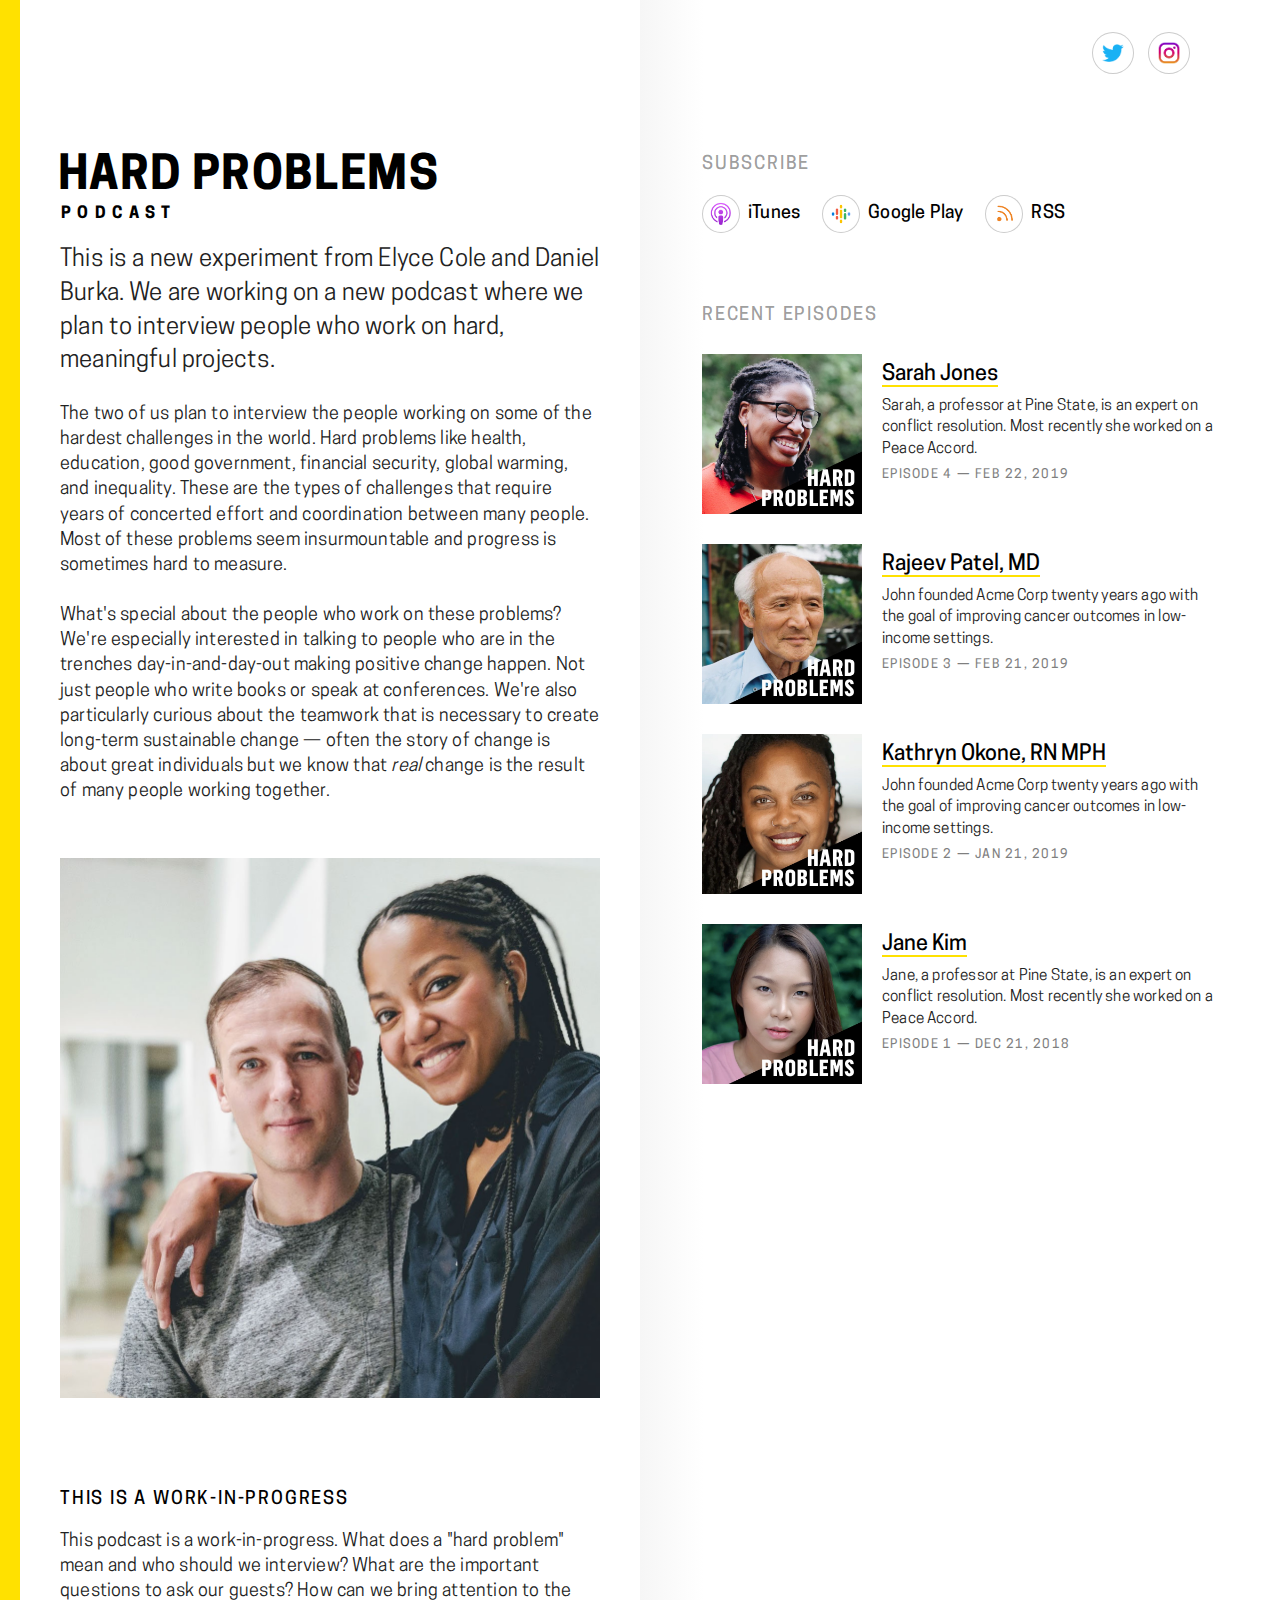
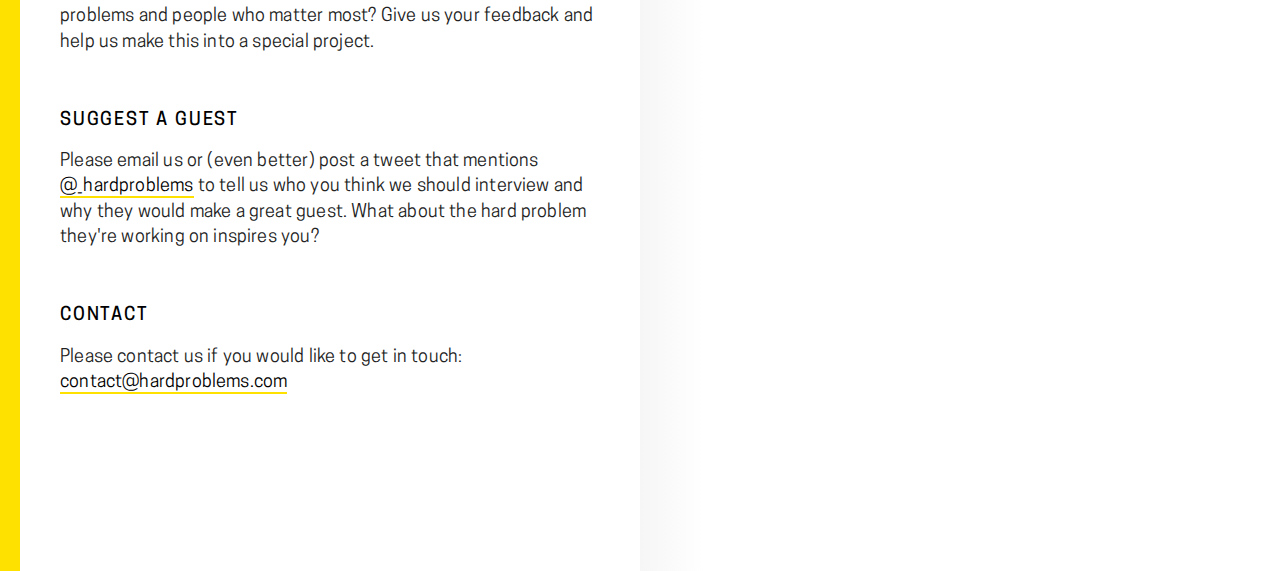
==== index.html @ 8b305866 "Site updated to e4fcbf0" ====
<!doctype html>
<html>
<head>
      <!-- Google Analytics
  –––––––––––––––––––––––––––––––––––––––––––––––––– -->

  <!-- Basic Page Needs
  –––––––––––––––––––––––––––––––––––––––––––––––––– -->
  <meta charset="utf-8">
  <!-- Use the title from a page's frontmatter if it has one -->
  <title>Hard Problems Podcast - </title>
  <meta name="description" content="Elyce Cole and Daniel Burka interview people who are working on the world's hard and meaningful problems.">
  <meta name="author" content="Elyce Cole and Daniel Burka">

  <!-- Browser/Mobile Specific Metas
  –––––––––––––––––––––––––––––––––––––––––––––––––– -->
  <meta http-equiv="x-ua-compatible" content="ie=edge">
  <meta name="viewport" content="width=device-width, initial-scale=1">

  <!-- Open Graph Metas
  –––––––––––––––––––––––––––––––––––––––––––––––––– -->
  <meta property="og:url"                content="http://www.hardproblems.com" />
  <meta property="og:type"               content="article" />
  <meta property="og:title"              content="Hard Problems Podcast" />
  <meta property="og:description"        content="Elyce Cole and Daniel Burka interview people who are working on the world's hard and meaningful problems." />
  <meta property="og:image"              content="https://hardproblems.com/images/socialmedia.jpg" />

  <!-- CSS
  –––––––––––––––––––––––––––––––––––––––––––––––––– -->
  <link href="/stylesheets/site.css" rel="stylesheet" />

  <!-- FONT
  –––––––––––––––––––––––––––––––––––––––––––––––––– -->
  <link href="https://fonts.googleapis.com/css?family=Barlow+Semi+Condensed" rel="stylesheet">
  
  <!-- JS
  –––––––––––––––––––––––––––––––––––––––––––––––––– -->
  <!-- <script src="/javascripts/site.js"></script> -->
    
  <!-- RSS
  –––––––––––––––––––––––––––––––––––––––––––––––––– -->
  <link rel="alternate" type="application/atom+xml" title="Atom Feed" href="/feed.xml" />

  <!-- Favicon
  –––––––––––––––––––––––––––––––––––––––––––––––––– -->
  <link rel="icon" type="image/png" href="/images/favicon.png">
</head>
<body>
    <div class="feature">
        <p class="mobile intro" style="margin: 3em 0;">Elyce Cole and Daniel Burka interview people who are working on the world's hard and meaningful problems.</p>
        
        <aside>
  <h2>Subscribe</h2>
  <div class="subscribe">
      <a href="#" class="subscribe-itunes">iTunes</a> <a href="#" class="subscribe-google">Google Play</a> <a href="#" class="subscribe-rss">RSS</a></div>
    
  <h2>Recent episodes</h2>
    
  <ol class="article-list">
      <li>
          <a href="#"><img src="/images/episodes/episode-004.jpg" class="article-image"></a>
          <h4><a href="/2019/02/22/sarahjones.html">Sarah Jones</a></h4>
          <p class="article-subtitle">Sarah, a professor at Pine State, is an expert on conflict resolution. Most recently she worked on a Peace Accord.</p>
          <div class="article-date">Episode 4 &#8212; Feb 22, 2019</div>
      </li>
      <li>
          <a href="#"><img src="/images/episodes/episode-003.jpg" class="article-image"></a>
          <h4><a href="/2019/02/21/johnsmith.html">Rajeev Patel, MD</a></h4>
          <p class="article-subtitle">John founded Acme Corp twenty years ago with the goal of improving cancer outcomes in low-income settings.</p>
          <div class="article-date">Episode 3 &#8212; Feb 21, 2019</div>
      </li>
      <li>
          <a href="#"><img src="/images/episodes/episode-002.jpg" class="article-image"></a>
          <h4><a href="/2019/01/21/kathrynokone.html">Kathryn Okone, RN MPH</a></h4>
          <p class="article-subtitle">John founded Acme Corp twenty years ago with the goal of improving cancer outcomes in low-income settings.</p>
          <div class="article-date">Episode 2 &#8212; Jan 21, 2019</div>
      </li>
      <li>
          <a href="#"><img src="/images/episodes/episode-001.jpg" class="article-image"></a>
          <h4><a href="/2018/12/21/janekim.html">Jane Kim</a></h4>
          <p class="article-subtitle">Jane, a professor at Pine State, is an expert on conflict resolution. Most recently she worked on a Peace Accord.</p>
          <div class="article-date">Episode 1 &#8212; Dec 21, 2018</div>
      </li>
  </ol>

  <!--h2>Tags</h2>
  <ol>
  </ol-->

  <!--h2>By Year</h2>
  <ol>
      <li><a href="/2019.html">2019 (3)</a></li>
      <li><a href="/2018.html">2018 (1)</a></li>
  </ol-->
</aside>

<footer><a href="http://twitter.com/_hardproblems"><img src="/images/twitter.png"></a> <a href="http://instagram.com/_hardproblems"><img src="/images/instagram.png"></a></footer>
    </div>

    <div class="half">
        <div class="contents">
            
            <h1>Hard Problems <span>Podcast</span></h1>
            
            <h2 class="mobile">About this podcast</h2>
            
            <p class="intro">This is a new experiment from Elyce Cole and Daniel Burka. We are working on a new podcast where we plan to interview people who work on hard, meaningful projects.</p>

            <p>The two of us plan to interview the people working on some of the hardest challenges in the world. Hard problems like health, education, good government, financial security, global warming, and inequality. These are the types of challenges that require years of concerted effort and coordination between many people. Most of these problems seem insurmountable and progress is sometimes hard to measure.</p>

            <p>What's special about the people who work on these problems? We're especially interested in talking to people who are in the trenches day-in-and-day-out making positive change happen. Not just people who write books or speak at conferences. We're also particularly curious about the teamwork that is necessary to create long-term sustainable change &#8212; often the story of change is about great individuals but we know that <em>real</em> change is the result of many people working together.</p>
            
            <img src="/images/daniel-elyce.jpg" alt="" style="width: 100%; margin: 1.5em 0 1.5em 0;">
            
            
            <h2 id="about">This is a work-in-progress</h2>
<p>This podcast is a work-in-progress. What does a "hard problem" mean and who should we interview? What are the important questions to ask our guests? How can we bring attention to the problems and people who matter most? Give us your feedback and help us make this into a special project.</p>
            
<h2>Suggest a guest</h2>
<p>Please email us or (even better) post a tweet that mentions <a href="http://twitter.com/_hardproblems">@_hardproblems</a> to tell us who you think we should interview and why they would make a great guest. What about the hard problem they're working on inspires you?</p>

<h2 id="contact">Contact</h2>
<p>Please contact us if you would like to get in touch:<br><a href="mailto:contact@hardproblems.com">contact@hardproblems.com</a></p>
            
        </div>
    </div>
</body>
</html>
---- stylesheets/site.css ----
@charset "UTF-8";
/*! normalize.css v3.0.2 | MIT License | git.io/normalize */
/**
 * 1. Set default font family to sans-serif.
 * 2. Prevent iOS text size adjust after orientation change, without disabling
 *    user zoom.
 */
html {
  font-family: sans-serif;
  /* 1 */
  -ms-text-size-adjust: 100%;
  /* 2 */
  -webkit-text-size-adjust: 100%;
  /* 2 */ }

/**
 * Remove default margin.
 */
body {
  margin: 0; }

/* HTML5 display definitions
   ========================================================================== */
/**
 * Correct `block` display not defined for any HTML5 element in IE 8/9.
 * Correct `block` display not defined for `details` or `summary` in IE 10/11
 * and Firefox.
 * Correct `block` display not defined for `main` in IE 11.
 */
article,
aside,
details,
figcaption,
figure,
footer,
header,
hgroup,
main,
menu,
nav,
section,
summary {
  display: block; }

/**
 * 1. Correct `inline-block` display not defined in IE 8/9.
 * 2. Normalize vertical alignment of `progress` in Chrome, Firefox, and Opera.
 */
audio,
canvas,
progress,
video {
  display: inline-block;
  /* 1 */
  vertical-align: baseline;
  /* 2 */ }

/**
 * Prevent modern browsers from displaying `audio` without controls.
 * Remove excess height in iOS 5 devices.
 */
audio:not([controls]) {
  display: none;
  height: 0; }

/**
 * Address `[hidden]` styling not present in IE 8/9/10.
 * Hide the `template` element in IE 8/9/11, Safari, and Firefox < 22.
 */
[hidden],
template {
  display: none; }

/* Links
   ========================================================================== */
/**
 * Remove the gray background color from active links in IE 10.
 */
a {
  background-color: transparent; }

/**
 * Improve readability when focused and also mouse hovered in all browsers.
 */
a:active,
a:hover {
  outline: 0; }

/* Text-level semantics
   ========================================================================== */
/**
 * Address styling not present in IE 8/9/10/11, Safari, and Chrome.
 */
abbr[title] {
  border-bottom: 1px dotted; }

/**
 * Address style set to `bolder` in Firefox 4+, Safari, and Chrome.
 */
b,
strong {
  font-weight: bold; }

/**
 * Address styling not present in Safari and Chrome.
 */
dfn {
  font-style: italic; }

/**
 * Address variable `h1` font-size and margin within `section` and `article`
 * contexts in Firefox 4+, Safari, and Chrome.
 */
h1 {
  font-size: 2em;
  margin: 0.67em 0; }

/**
 * Address styling not present in IE 8/9.
 */
mark {
  background: #ff0;
  color: #000; }

/**
 * Address inconsistent and variable font size in all browsers.
 */
small {
  font-size: 80%; }

/**
 * Prevent `sub` and `sup` affecting `line-height` in all browsers.
 */
sub,
sup {
  font-size: 75%;
  line-height: 0;
  position: relative;
  vertical-align: baseline; }

sup {
  top: -0.5em; }

sub {
  bottom: -0.25em; }

/* Embedded content
   ========================================================================== */
/**
 * Remove border when inside `a` element in IE 8/9/10.
 */
img {
  border: 0; }

/**
 * Correct overflow not hidden in IE 9/10/11.
 */
svg:not(:root) {
  overflow: hidden; }

/* Grouping content
   ========================================================================== */
/**
 * Address margin not present in IE 8/9 and Safari.
 */
figure {
  margin: 1em 40px; }

/**
 * Address differences between Firefox and other browsers.
 */
hr {
  -moz-box-sizing: content-box;
  box-sizing: content-box;
  height: 0; }

/**
 * Contain overflow in all browsers.
 */
pre {
  overflow: auto; }

/**
 * Address odd `em`-unit font size rendering in all browsers.
 */
code,
kbd,
pre,
samp {
  font-family: monospace, monospace;
  font-size: 1em; }

/* Forms
   ========================================================================== */
/**
 * Known limitation: by default, Chrome and Safari on OS X allow very limited
 * styling of `select`, unless a `border` property is set.
 */
/**
 * 1. Correct color not being inherited.
 *    Known issue: affects color of disabled elements.
 * 2. Correct font properties not being inherited.
 * 3. Address margins set differently in Firefox 4+, Safari, and Chrome.
 */
button,
input,
optgroup,
select,
textarea {
  color: inherit;
  /* 1 */
  font: inherit;
  /* 2 */
  margin: 0;
  /* 3 */ }

/**
 * Address `overflow` set to `hidden` in IE 8/9/10/11.
 */
button {
  overflow: visible; }

/**
 * Address inconsistent `text-transform` inheritance for `button` and `select`.
 * All other form control elements do not inherit `text-transform` values.
 * Correct `button` style inheritance in Firefox, IE 8/9/10/11, and Opera.
 * Correct `select` style inheritance in Firefox.
 */
button,
select {
  text-transform: none; }

/**
 * 1. Avoid the WebKit bug in Android 4.0.* where (2) destroys native `audio`
 *    and `video` controls.
 * 2. Correct inability to style clickable `input` types in iOS.
 * 3. Improve usability and consistency of cursor style between image-type
 *    `input` and others.
 */
button,
html input[type="button"],
input[type="reset"],
input[type="submit"] {
  -webkit-appearance: button;
  /* 2 */
  cursor: pointer;
  /* 3 */ }

/**
 * Re-set default cursor for disabled elements.
 */
button[disabled],
html input[disabled] {
  cursor: default; }

/**
 * Remove inner padding and border in Firefox 4+.
 */
button::-moz-focus-inner,
input::-moz-focus-inner {
  border: 0;
  padding: 0; }

/**
 * Address Firefox 4+ setting `line-height` on `input` using `!important` in
 * the UA stylesheet.
 */
input {
  line-height: normal; }

/**
 * It's recommended that you don't attempt to style these elements.
 * Firefox's implementation doesn't respect box-sizing, padding, or width.
 *
 * 1. Address box sizing set to `content-box` in IE 8/9/10.
 * 2. Remove excess padding in IE 8/9/10.
 */
input[type="checkbox"],
input[type="radio"] {
  box-sizing: border-box;
  /* 1 */
  padding: 0;
  /* 2 */ }

/**
 * Fix the cursor style for Chrome's increment/decrement buttons. For certain
 * `font-size` values of the `input`, it causes the cursor style of the
 * decrement button to change from `default` to `text`.
 */
input[type="number"]::-webkit-inner-spin-button,
input[type="number"]::-webkit-outer-spin-button {
  height: auto; }

/**
 * 1. Address `appearance` set to `searchfield` in Safari and Chrome.
 * 2. Address `box-sizing` set to `border-box` in Safari and Chrome
 *    (include `-moz` to future-proof).
 */
input[type="search"] {
  -webkit-appearance: textfield;
  /* 1 */
  -moz-box-sizing: content-box;
  -webkit-box-sizing: content-box;
  /* 2 */
  box-sizing: content-box; }

/**
 * Remove inner padding and search cancel button in Safari and Chrome on OS X.
 * Safari (but not Chrome) clips the cancel button when the search input has
 * padding (and `textfield` appearance).
 */
input[type="search"]::-webkit-search-cancel-button,
input[type="search"]::-webkit-search-decoration {
  -webkit-appearance: none; }

/**
 * Define consistent border, margin, and padding.
 */
fieldset {
  border: 1px solid #c0c0c0;
  margin: 0 2px;
  padding: 0.35em 0.625em 0.75em; }

/**
 * 1. Correct `color` not being inherited in IE 8/9/10/11.
 * 2. Remove padding so people aren't caught out if they zero out fieldsets.
 */
legend {
  border: 0;
  /* 1 */
  padding: 0;
  /* 2 */ }

/**
 * Remove default vertical scrollbar in IE 8/9/10/11.
 */
textarea {
  overflow: auto; }

/**
 * Don't inherit the `font-weight` (applied by a rule above).
 * NOTE: the default cannot safely be changed in Chrome and Safari on OS X.
 */
optgroup {
  font-weight: bold; }

/* Tables
   ========================================================================== */
/**
 * Remove most spacing between table cells.
 */
table {
  border-collapse: collapse;
  border-spacing: 0; }

td,
th {
  padding: 0; }

/*
* Skeleton V2.0.4
* Copyright 2014, Dave Gamache
* www.getskeleton.com
* Free to use under the MIT license.
* http://www.opensource.org/licenses/mit-license.php
* 12/29/2014
*/
/* Table of contents
––––––––––––––––––––––––––––––––––––––––––––––––––
- Grid
- Base Styles
- Typography
- Links
- Buttons
- Forms
- Lists
- Code
- Tables
- Spacing
- Utilities
- Clearing
- Media Queries
*/
/* Grid
–––––––––––––––––––––––––––––––––––––––––––––––––– */
.container {
  position: relative;
  width: 100%;
  max-width: 960px;
  margin: 0 auto;
  padding: 0 20px;
  box-sizing: border-box; }

.column,
.columns {
  width: 100%;
  float: left;
  box-sizing: border-box; }

/* For devices larger than 400px */
@media (min-width: 400px) {
  .container {
    width: 85%;
    padding: 0; } }
/* For devices larger than 550px */
@media (min-width: 550px) {
  .container {
    width: 80%; }

  .column,
  .columns {
    margin-left: 4%; }

  .column:first-child,
  .columns:first-child {
    margin-left: 0; }

  .one.column,
  .one.columns {
    width: 4.66666666667%; }

  .two.columns {
    width: 13.3333333333%; }

  .three.columns {
    width: 22%; }

  .four.columns {
    width: 30.6666666667%; }

  .five.columns {
    width: 39.3333333333%; }

  .six.columns {
    width: 48%; }

  .seven.columns {
    width: 56.6666666667%; }

  .eight.columns {
    width: 65.3333333333%; }

  .nine.columns {
    width: 74.0%; }

  .ten.columns {
    width: 82.6666666667%; }

  .eleven.columns {
    width: 91.3333333333%; }

  .twelve.columns {
    width: 100%;
    margin-left: 0; }

  .one-third.column {
    width: 30.6666666667%; }

  .two-thirds.column {
    width: 65.3333333333%; }

  .one-half.column {
    width: 48%; }

  /* Offsets */
  .offset-by-one.column,
  .offset-by-one.columns {
    margin-left: 8.66666666667%; }

  .offset-by-two.column,
  .offset-by-two.columns {
    margin-left: 17.3333333333%; }

  .offset-by-three.column,
  .offset-by-three.columns {
    margin-left: 26%; }

  .offset-by-four.column,
  .offset-by-four.columns {
    margin-left: 34.6666666667%; }

  .offset-by-five.column,
  .offset-by-five.columns {
    margin-left: 43.3333333333%; }

  .offset-by-six.column,
  .offset-by-six.columns {
    margin-left: 52%; }

  .offset-by-seven.column,
  .offset-by-seven.columns {
    margin-left: 60.6666666667%; }

  .offset-by-eight.column,
  .offset-by-eight.columns {
    margin-left: 69.3333333333%; }

  .offset-by-nine.column,
  .offset-by-nine.columns {
    margin-left: 78.0%; }

  .offset-by-ten.column,
  .offset-by-ten.columns {
    margin-left: 86.6666666667%; }

  .offset-by-eleven.column,
  .offset-by-eleven.columns {
    margin-left: 95.3333333333%; }

  .offset-by-one-third.column,
  .offset-by-one-third.columns {
    margin-left: 34.6666666667%; }

  .offset-by-two-thirds.column,
  .offset-by-two-thirds.columns {
    margin-left: 69.3333333333%; }

  .offset-by-one-half.column,
  .offset-by-one-half.columns {
    margin-left: 52%; } }
/* Base Styles
–––––––––––––––––––––––––––––––––––––––––––––––––– */
/* NOTE
html is set to 62.5% so that all the REM measurements throughout Skeleton
are based on 10px sizing. So basically 1.5rem = 15px :) */
html {
  font-size: 62.5%; }

body {
  font-size: 1.5em;
  /* currently ems cause chrome bug misinterpreting rems on body element */
  line-height: 1.6;
  font-weight: 200;
  font-family: "Metropolis", "Helvetica Neue", Helvetica, Arial, sans-serif;
  color: #222; }

/* Typography
–––––––––––––––––––––––––––––––––––––––––––––––––– */
h1, h2, h3, h4, h5, h6 {
  margin-top: 0;
  margin-bottom: 2rem;
  font-weight: 300; }

h1 {
  font-size: 4.0rem;
  line-height: 1.2;
  letter-spacing: -.1rem; }

h2 {
  font-size: 3.6rem;
  line-height: 1.25;
  letter-spacing: -.1rem; }

h3 {
  font-size: 3.0rem;
  line-height: 1.3;
  letter-spacing: -.1rem; }

h4 {
  font-size: 2.4rem;
  line-height: 1.35;
  letter-spacing: -.08rem; }

h5 {
  font-size: 1.8rem;
  line-height: 1.5;
  letter-spacing: -.05rem; }

h6 {
  font-size: 1.5rem;
  line-height: 1.6;
  letter-spacing: 0; }

/* Larger than phablet */
@media (min-width: 550px) {
  h1 {
    font-size: 5.0rem; }

  h2 {
    font-size: 4.2rem; }

  h3 {
    font-size: 3.6rem; }

  h4 {
    font-size: 3.0rem; }

  h5 {
    font-size: 2.4rem; }

  h6 {
    font-size: 1.5rem; } }
p {
  margin-top: 0; }

/* Links
–––––––––––––––––––––––––––––––––––––––––––––––––– */
a {
  color: #1EAEDB; }

a:hover {
  color: #0FA0CE; }

/* Buttons
–––––––––––––––––––––––––––––––––––––––––––––––––– */
.button,
button,
input[type="submit"],
input[type="reset"],
input[type="button"] {
  display: inline-block;
  height: 38px;
  padding: 0 30px;
  color: #555;
  text-align: center;
  font-size: 11px;
  font-weight: 600;
  line-height: 38px;
  letter-spacing: .1rem;
  text-transform: uppercase;
  text-decoration: none;
  white-space: nowrap;
  background-color: transparent;
  border-radius: 4px;
  border: 1px solid #bbb;
  cursor: pointer;
  box-sizing: border-box; }

.button:hover,
button:hover,
input[type="submit"]:hover,
input[type="reset"]:hover,
input[type="button"]:hover,
.button:focus,
button:focus,
input[type="submit"]:focus,
input[type="reset"]:focus,
input[type="button"]:focus {
  color: #333;
  border-color: #888;
  outline: 0; }

.button.button-primary,
button.button-primary,
input[type="submit"].button-primary,
input[type="reset"].button-primary,
input[type="button"].button-primary {
  color: #FFF;
  background-color: #33C3F0;
  border-color: #33C3F0; }

.button.button-primary:hover,
button.button-primary:hover,
input[type="submit"].button-primary:hover,
input[type="reset"].button-primary:hover,
input[type="button"].button-primary:hover,
.button.button-primary:focus,
button.button-primary:focus,
input[type="submit"].button-primary:focus,
input[type="reset"].button-primary:focus,
input[type="button"].button-primary:focus {
  color: #FFF;
  background-color: #1EAEDB;
  border-color: #1EAEDB; }

/* Forms
–––––––––––––––––––––––––––––––––––––––––––––––––– */
input[type="email"],
input[type="number"],
input[type="search"],
input[type="text"],
input[type="tel"],
input[type="url"],
input[type="password"],
textarea,
select {
  height: 38px;
  padding: 6px 10px;
  /* The 6px vertically centers text on FF, ignored by Webkit */
  background-color: #fff;
  border: 1px solid #D1D1D1;
  border-radius: 4px;
  box-shadow: none;
  box-sizing: border-box; }

/* Removes awkward default styles on some inputs for iOS */
input[type="email"],
input[type="number"],
input[type="search"],
input[type="text"],
input[type="tel"],
input[type="url"],
input[type="password"],
textarea {
  -webkit-appearance: none;
  -moz-appearance: none;
  appearance: none; }

textarea {
  min-height: 65px;
  padding-top: 6px;
  padding-bottom: 6px; }

input[type="email"]:focus,
input[type="number"]:focus,
input[type="search"]:focus,
input[type="text"]:focus,
input[type="tel"]:focus,
input[type="url"]:focus,
input[type="password"]:focus,
textarea:focus,
select:focus {
  border: 1px solid #33C3F0;
  outline: 0; }

label,
legend {
  display: block;
  margin-bottom: .5rem;
  font-weight: 600; }

fieldset {
  padding: 0;
  border-width: 0; }

input[type="checkbox"],
input[type="radio"] {
  display: inline; }

label > .label-body {
  display: inline-block;
  margin-left: .5rem;
  font-weight: normal; }

/* Lists
–––––––––––––––––––––––––––––––––––––––––––––––––– */
ul {
  list-style: circle; }

li {
  margin: 0 0 1rem 0;
  padding: 0 0 0 10px; }

/* Code
–––––––––––––––––––––––––––––––––––––––––––––––––– */
code {
  padding: .2rem .5rem;
  margin: 0 .2rem;
  font-size: 90%;
  white-space: nowrap;
  background: #F1F1F1;
  border: 1px solid #E1E1E1;
  border-radius: 4px; }

pre > code {
  display: block;
  padding: 1rem 1.5rem;
  white-space: pre; }

/* Tables
–––––––––––––––––––––––––––––––––––––––––––––––––– */
th,
td {
  padding: 12px 15px;
  text-align: left;
  border-bottom: 1px solid #E1E1E1; }

th:first-child,
td:first-child {
  padding-left: 0; }

th:last-child,
td:last-child {
  padding-right: 0; }

/* Spacing
–––––––––––––––––––––––––––––––––––––––––––––––––– */
button,
.button {
  margin-bottom: 1rem; }

input,
textarea,
select,
fieldset {
  margin-bottom: 1.5rem; }

pre,
blockquote,
dl,
figure,
table,
p,
ul,
ol,
form {
  margin-bottom: 2.5rem; }

/* Utilities
–––––––––––––––––––––––––––––––––––––––––––––––––– */
.u-full-width {
  width: 100%;
  box-sizing: border-box; }

.u-max-full-width {
  max-width: 100%;
  box-sizing: border-box; }

.u-pull-right {
  float: right; }

.u-pull-left {
  float: left; }

/* Misc
–––––––––––––––––––––––––––––––––––––––––––––––––– */
hr {
  margin-top: 3rem;
  margin-bottom: 3.5rem;
  border-width: 0;
  border-top: 1px solid #E1E1E1; }

/* Clearing
–––––––––––––––––––––––––––––––––––––––––––––––––– */
/* Self Clearing Goodness */
.container:after,
.row:after,
.u-cf {
  content: "";
  display: table;
  clear: both; }

/* Media Queries
–––––––––––––––––––––––––––––––––––––––––––––––––– */
/*
Note: The best way to structure the use of media queries is to create the queries
near the relevant code. For example, if you wanted to change the styles for buttons
on small devices, paste the mobile query code up in the buttons section and style it
there.
*/
/* Larger than mobile */
/* Larger than phablet (also point when grid becomes active) */
/* Larger than tablet */
/* Larger than desktop */
/* Larger than Desktop HD */
@font-face {
  font-family: 'Cooper Hewitt';
  font-style: normal;
  src: url(fonts/CooperHewitt-Book.otf);
  font-weight: 100; }
@font-face {
  font-family: 'Cooper Hewitt';
  src: url(fonts/CooperHewitt-Medium.otf);
  font-weight: 300; }
@font-face {
  font-family: 'Cooper Hewitt';
  src: url(fonts/CooperHewitt-Bold.otf);
  font-weight: 600; }
body {
  font-size: 20px;
  font-style: normal;
  font-family: 'Cooper Hewitt', 'Barlow Semi Condensed', sans-serif;
  padding: 32px;
  border-top: 5px solid #FFE100; }

body.permalink {
  padding-top: 140px; }

aside {
  background: #f6f6f6;
  margin: 0 -32px;
  padding: 8px 32px; }

a,
a:visited {
  color: #000;
  text-decoration: none;
  border-bottom: 2px solid #FFE100;
  transition: border-color 0.6s; }

a:hover,
a:active {
  border-color: rgba(0, 0, 0, 0.7);
  color: #000; }

hr {
  border-color: #E0E8E7;
  margin: 3em 0; }

h1 {
  font-size: 32px;
  font-weight: 700;
  text-transform: uppercase;
  letter-spacing: 0.03em;
  color: #000;
  position: absolute;
  top: 32px;
  left: 32px; }

h1 span {
  display: block;
  font-size: 12px;
  text-transform: uppercase;
  letter-spacing: 0.4em; }

h1 a {
  border: none; }

b.subtitle {
  color: #c82502;
  font-weight: 300; }

h2 {
  font-size: 16px;
  letter-spacing: 0.05em;
  font-weight: 700;
  margin: 1.5em 0 0.5em 0;
  padding-top: 1em;
  color: rgba(0, 0, 0, 0.3);
  text-transform: uppercase; }

h2.guest {
  color: #000;
  font-size: 300%;
  text-transform: none;
  letter-spacing: 0;
  margin-top: 0;
  font-weight: 300; }

h3 {
  font-size: 16px;
  margin-bottom: 0.2em;
  font-weight: 300;
  margin-top: 2em; }

h4 {
  font-size: 22px;
  font-weight: 300;
  margin: 2em 0 0.5em 0;
  color: #999; }

p, li {
  margin-top: 0;
  line-height: 1.4;
  font-weight: 100; }

.intro {
  font-size: 18px;
  font-weight: 100;
  line-height: 1.2em;
  margin-top: 1em;
  clear: left; }

.half {
  left: 0; }

.home {
  display: inline-block;
  margin: 0 0 2em 0;
  position: absolute;
  top: 32px;
  left: 60px; }

.mobile {
  display: block; }

.no-mobile {
  display: none; }

.small {
  font-size: 12px; }

footer {
  display: none;
  /** TEMP **/
  position: absolute;
  top: 75px;
  right: 0; }

footer a {
  border: none; }

footer a img {
  width: 30px;
  height: 30px;
  margin-right: 10px;
  transition: border-color 1s;
  border: 1px solid rgba(0, 0, 0, 0.2);
  border-radius: 100px;
  padding: 5px;
  background: #fff; }

footer a:hover img,
.subscribe a:hover:before {
  opacity: 1;
  border-color: #333; }

.features img {
  width: 90px;
  height: 90px;
  margin-right: 5px;
  box-shadow: 0 2px 10px rgba(0, 0, 0, 0.1);
  border: 4px solid #fff; }

.article-list {
  list-style: none;
  margin: 20px 0 0 0;
  padding: 0; }

.article-list li {
  list-style: none;
  margin: 0;
  padding: 0 0 16px 0;
  position: relative;
  clear: both; }

.article-subtitle {
  font-size: 85%;
  margin: 0.2em 0; }

.article-list h4 {
  margin: 0;
  padding: 0.3em 0 0 0; }

.article-date {
  font-size: 70%;
  text-transform: uppercase;
  font-weight: 300;
  letter-spacing: 0.1em;
  color: rgba(0, 0, 0, 0.5);
  margin: 0.5em 0 0 0; }

.article-image {
  width: 120px;
  height: 120px;
  float: right;
  margin: 0 0 16px 16px; }

.episode-image {
  float: right;
  width: 240px;
  margin: 0 0 40px 40px; }

.subscribe a {
  margin-right: 1em; }

.intro {
  font-size: 22px;
  line-height: 1.4; }

nav {
  margin-bottom: 2em;
  color: #999;
  position: absolute;
  top: 100px;
  left: 32px; }

nav em {
  padding: 0 8px;
  color: #ddd; }

/* For devices larger than 900px */
@media (min-width: 900px) {
  body {
    font-size: 18px;
    line-height: 1.6;
    letter-spacing: 0.01em;
    background-image: linear-gradient(to right, #fff 50%, #f6f6f6 50%, #fff 55%);
    padding: 0;
    border: none; }

  body.permalink {
    padding-top: 0;
    padding-top: 0; }

  aside {
    background: none;
    margin: 32px;
    padding: 0; }

  h1 {
    font-size: 46px;
    margin-top: 0;
    margin-left: -2px;
    position: relative;
    top: 0;
    left: 0;
    background: none;
    width: auto;
    padding: 0; }

  h1 span {
    font-size: 16px;
    letter-spacing: 0.4em;
    padding-left: 3px; }

  h2 {
    font-size: 18px;
    color: #000;
    margin: 2em 0 1em 0;
    border: none;
    padding: none;
    letter-spacing: 0.1em;
    font-weight: 500; }

  nav {
    position: relative;
    top: 0;
    left: 0; }

  .intro {
    font-size: 24px;
    line-height: 1.4;
    margin-top: 0;
    margin-bottom: 1em; }

  .permalink .intro {
    margin-top: 0; }

  .mobile {
    display: none; }

  .no-mobile {
    display: block; }

  .half {
    margin-right: 50%;
    padding: 110px 40px;
    border-left: 20px solid #FFE100; }

  .feature {
    position: absolute;
    top: 0;
    right: 0;
    width: 50%;
    min-height: 100%;
    box-sizing: border-box;
    padding: 100px; }

  aside h2 {
    color: rgba(0, 0, 0, 0.4); }

  .article-list {
    margin-top: 1.5em; }

  .subscribe {
    margin-bottom: 3em; }

  .subscribe a {
    border: none;
    font-weight: 500; }

  .subscribe a:before {
    content: ".";
    display: inline-block;
    vertical-align: middle;
    width: 36px;
    height: 36px;
    border-radius: 100px;
    background: #fff url(/images/apple.png);
    background-size: contain;
    margin-right: 8px;
    text-indent: -1000em;
    color: rgba(255, 255, 255, 0);
    transition: border-color 1s;
    border: 1px solid rgba(0, 0, 0, 0.2); }

  .subscribe a.subscribe-google:before {
    background-image: url(/images/google.png); }

  .subscribe a.subscribe-rss:before {
    background-image: url(/images/rss.png); }

  .article-list li {
    padding: 0 0 0 180px;
    min-height: 190px; }

  .article-image {
    width: 160px;
    height: 160px;
    float: none;
    position: absolute;
    left: 0;
    top: 0;
    margin: 0; }

  .article-list h4 {
    font-size: 120%;
    letter-spacing: 0em;
    margin-bottom: 0.3em; }

  h3 {
    font-size: 18px;
    letter-spacing: -0.03em; }

  .contents {
    padding: 40px;
    max-width: 600px; }

  .languages {
    top: 10px;
    right: 10px;
    border: none;
    background: none; }

  footer {
    position: absolute;
    top: 32px;
    right: 80px;
    display: block; } }
/* For devices larger than 900px */
@media (max-width: 1300px) and (min-width: 900px) {
  .half {
    padding-left: 0;
    padding-right: 0; }

  .feature {
    padding-left: 30px;
    padding-right: 30px; } }
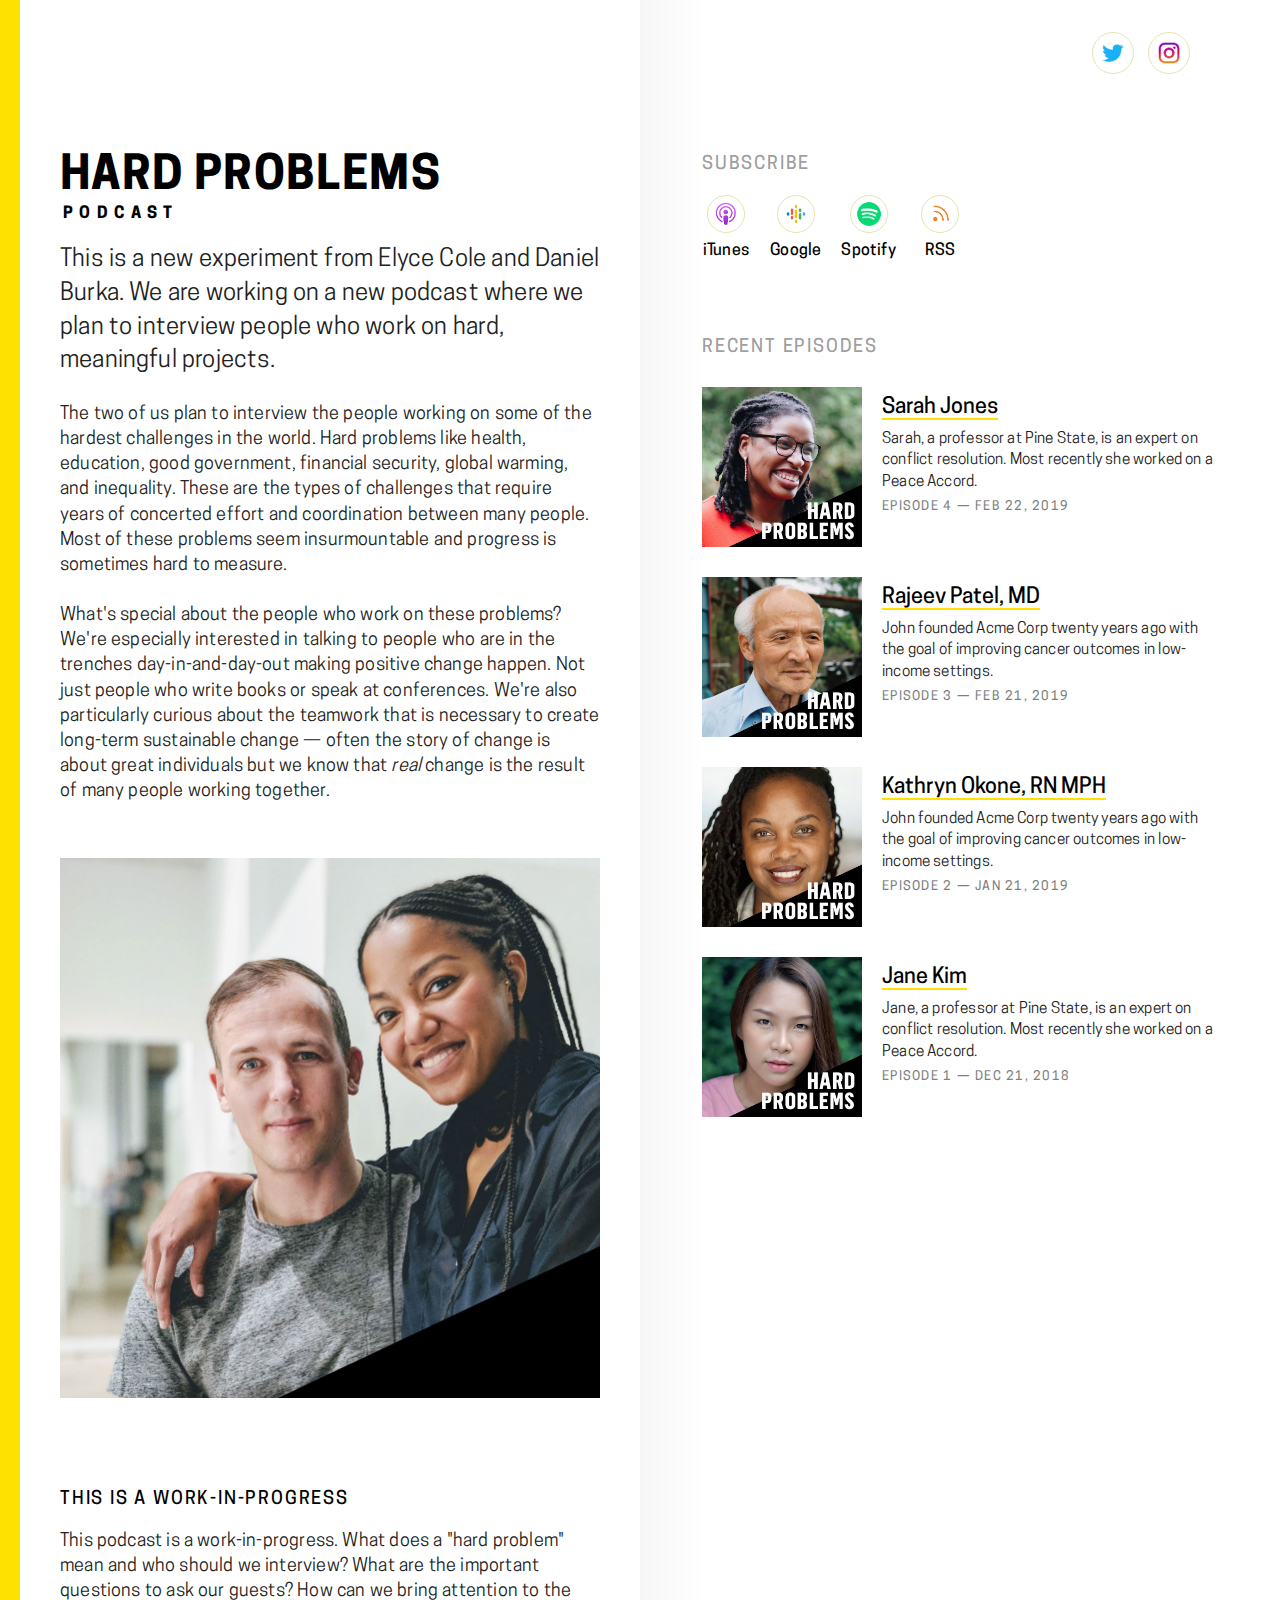
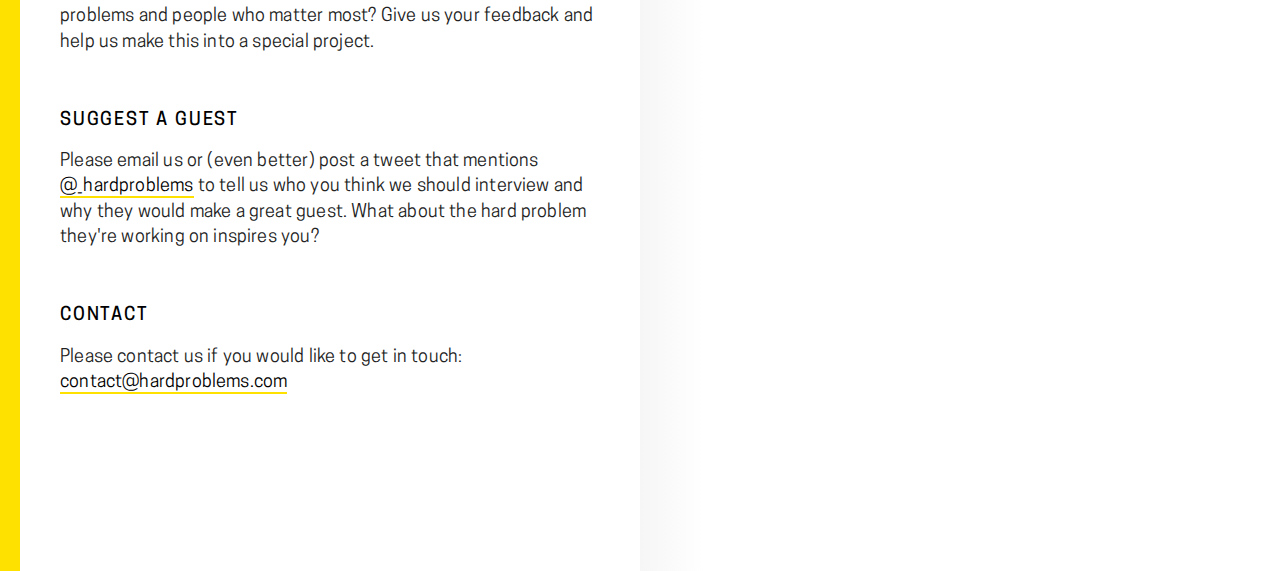
==== commit 4995e567: "Site updated to 3c846af" ====
--- a/index.html
+++ b/index.html
@@ -39,7 +39,7 @@
     
   <!-- RSS
   –––––––––––––––––––––––––––––––––––––––––––––––––– -->
-  <link rel="alternate" type="application/atom+xml" title="Atom Feed" href="/feed.xml" />
+  <link rel="alternate" type="application/rss+xml" title="Hard Problems Podcast" href="https://feeds.simplecast.com/4jJ9kuOJ" />
 
   <!-- Favicon
   –––––––––––––––––––––––––––––––––––––––––––––––––– -->
@@ -52,7 +52,11 @@
         <aside>
   <h2>Subscribe</h2>
   <div class="subscribe">
-      <a href="#" class="subscribe-itunes">iTunes</a> <a href="#" class="subscribe-google">Google Play</a> <a href="#" class="subscribe-rss">RSS</a></div>
+      <a href="#" class="subscribe-itunes">iTunes</a>
+      <a href="#" class="subscribe-google">Google</a>
+      <a href="#" class="subscribe-spotify">Spotify</a>
+      <a href="https://feeds.simplecast.com/4jJ9kuOJ" class="subscribe-rss">RSS</a>
+  </div>
     
   <h2>Recent episodes</h2>
     
--- a/stylesheets/site.css
+++ b/stylesheets/site.css
@@ -939,6 +939,26 @@
   margin: 2em 0 0.5em 0;
   color: #999; }
 
+.speaker-1,
+.speaker-2,
+.speaker-3 {
+  font-weight: 300;
+  text-transform: uppercase;
+  font-size: 75%;
+  vertical-align: middle;
+  display: block;
+  margin-bottom: 0.2em;
+  letter-spacing: 0.05em; }
+
+.speaker-1 {
+  color: #9BC0BC; }
+
+.speaker-2 {
+  color: #9B9CC0; }
+
+.speaker-3 {
+  color: #E6BD3F; }
+
 p, li {
   margin-top: 0;
   line-height: 1.4;
@@ -985,7 +1005,7 @@
   height: 30px;
   margin-right: 10px;
   transition: border-color 1s;
-  border: 1px solid rgba(0, 0, 0, 0.2);
+  border: 1px solid #E9E3B3;
   border-radius: 100px;
   padding: 5px;
   background: #fff; }
@@ -1081,7 +1101,6 @@
   h1 {
     font-size: 46px;
     margin-top: 0;
-    margin-left: -2px;
     position: relative;
     top: 0;
     left: 0;
@@ -1148,25 +1167,32 @@
 
   .subscribe a {
     border: none;
-    font-weight: 500; }
+    font-weight: 500;
+    display: inline-block;
+    text-align: center;
+    min-width: 3em;
+    font-size: 16px; }
 
   .subscribe a:before {
     content: ".";
-    display: inline-block;
+    display: block;
     vertical-align: middle;
     width: 36px;
     height: 36px;
     border-radius: 100px;
     background: #fff url(/images/apple.png);
     background-size: contain;
-    margin-right: 8px;
+    margin: 0 auto 6px auto;
     text-indent: -1000em;
     color: rgba(255, 255, 255, 0);
     transition: border-color 1s;
-    border: 1px solid rgba(0, 0, 0, 0.2); }
+    border: 1px solid #E9E3B3; }
 
   .subscribe a.subscribe-google:before {
     background-image: url(/images/google.png); }
+
+  .subscribe a.subscribe-spotify:before {
+    background-image: url(/images/spotify.png); }
 
   .subscribe a.subscribe-rss:before {
     background-image: url(/images/rss.png); }
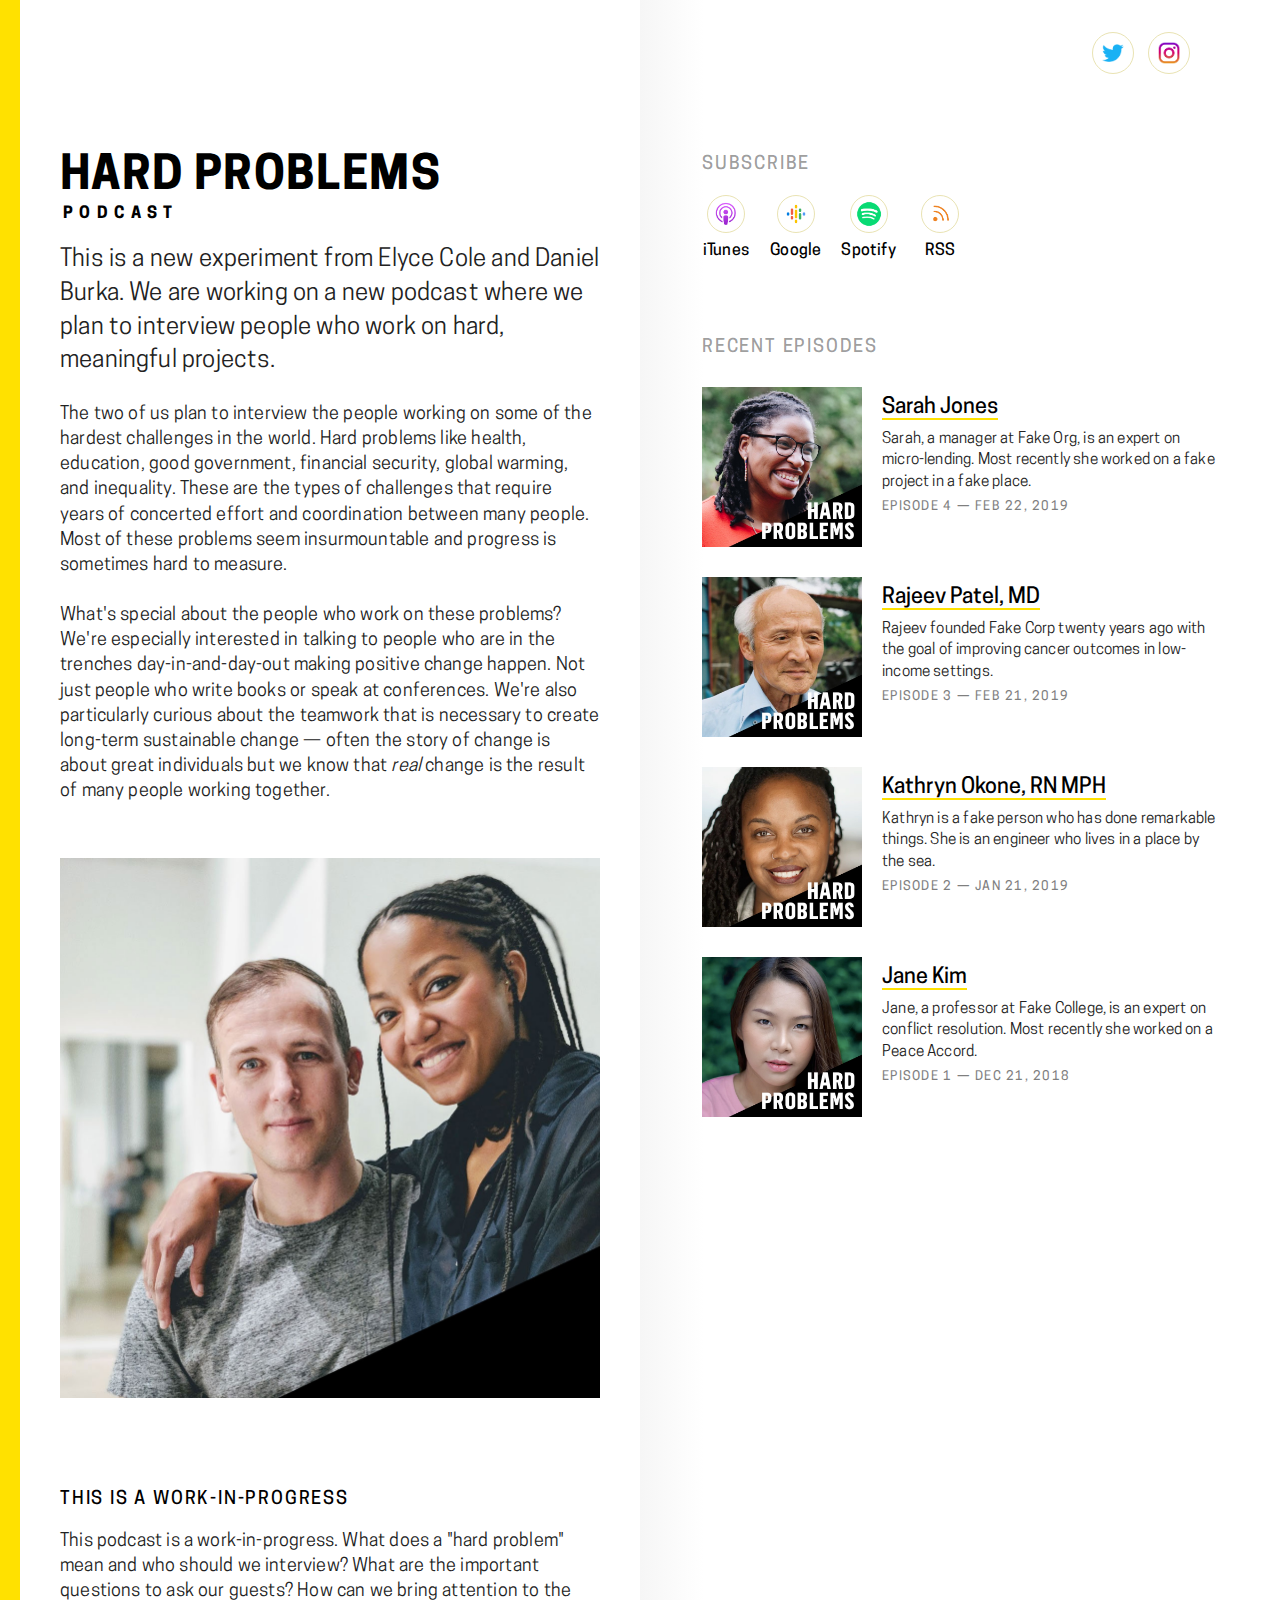
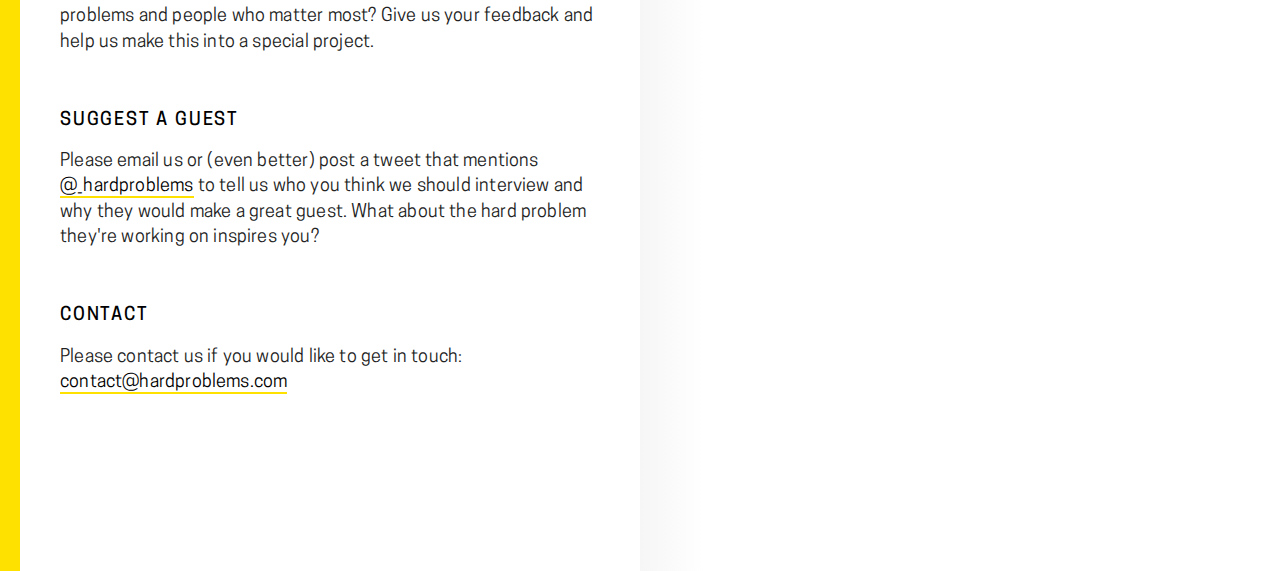
==== commit a82f74c4: "Site updated to bb693ec" ====
--- a/index.html
+++ b/index.html
@@ -54,7 +54,7 @@
   <div class="subscribe">
       <a href="#" class="subscribe-itunes">iTunes</a>
       <a href="#" class="subscribe-google">Google</a>
-      <a href="#" class="subscribe-spotify">Spotify</a>
+      <a href="https://open.spotify.com/show/537pmS2MOcpdXqzBuN0phT" class="subscribe-spotify">Spotify</a>
       <a href="https://feeds.simplecast.com/4jJ9kuOJ" class="subscribe-rss">RSS</a>
   </div>
     
@@ -64,25 +64,25 @@
       <li>
           <a href="#"><img src="/images/episodes/episode-004.jpg" class="article-image"></a>
           <h4><a href="/2019/02/22/sarahjones.html">Sarah Jones</a></h4>
-          <p class="article-subtitle">Sarah, a professor at Pine State, is an expert on conflict resolution. Most recently she worked on a Peace Accord.</p>
+          <p class="article-subtitle">Sarah, a manager at Fake Org, is an expert on micro-lending. Most recently she worked on a fake project in a fake place.</p>
           <div class="article-date">Episode 4 &#8212; Feb 22, 2019</div>
       </li>
       <li>
           <a href="#"><img src="/images/episodes/episode-003.jpg" class="article-image"></a>
-          <h4><a href="/2019/02/21/johnsmith.html">Rajeev Patel, MD</a></h4>
-          <p class="article-subtitle">John founded Acme Corp twenty years ago with the goal of improving cancer outcomes in low-income settings.</p>
+          <h4><a href="/2019/02/21/rajeevpatel.html">Rajeev Patel, MD</a></h4>
+          <p class="article-subtitle">Rajeev founded Fake Corp twenty years ago with the goal of improving cancer outcomes in low-income settings.</p>
           <div class="article-date">Episode 3 &#8212; Feb 21, 2019</div>
       </li>
       <li>
           <a href="#"><img src="/images/episodes/episode-002.jpg" class="article-image"></a>
           <h4><a href="/2019/01/21/kathrynokone.html">Kathryn Okone, RN MPH</a></h4>
-          <p class="article-subtitle">John founded Acme Corp twenty years ago with the goal of improving cancer outcomes in low-income settings.</p>
+          <p class="article-subtitle">Kathryn is a fake person who has done remarkable things. She is an engineer who lives in a place by the sea.</p>
           <div class="article-date">Episode 2 &#8212; Jan 21, 2019</div>
       </li>
       <li>
           <a href="#"><img src="/images/episodes/episode-001.jpg" class="article-image"></a>
           <h4><a href="/2018/12/21/janekim.html">Jane Kim</a></h4>
-          <p class="article-subtitle">Jane, a professor at Pine State, is an expert on conflict resolution. Most recently she worked on a Peace Accord.</p>
+          <p class="article-subtitle">Jane, a professor at Fake College, is an expert on conflict resolution. Most recently she worked on a Peace Accord.</p>
           <div class="article-date">Episode 1 &#8212; Dec 21, 2018</div>
       </li>
   </ol>
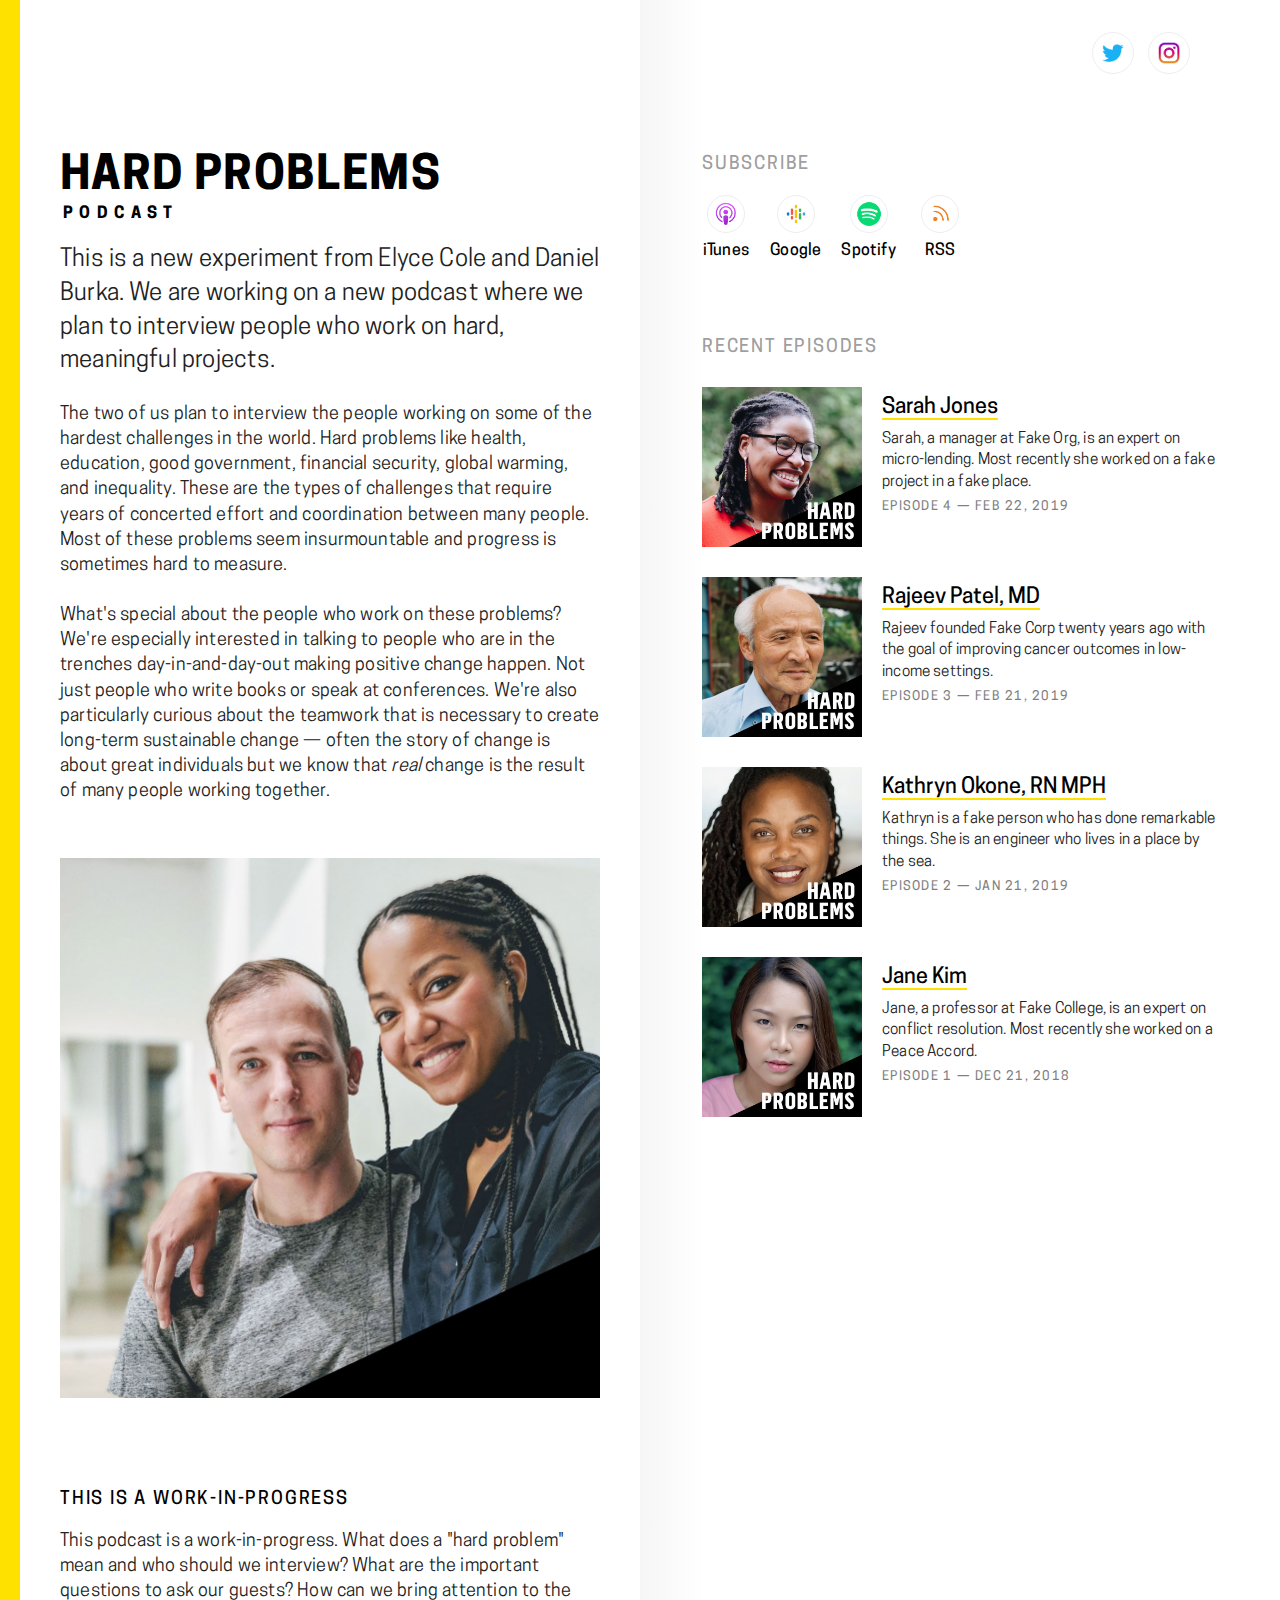
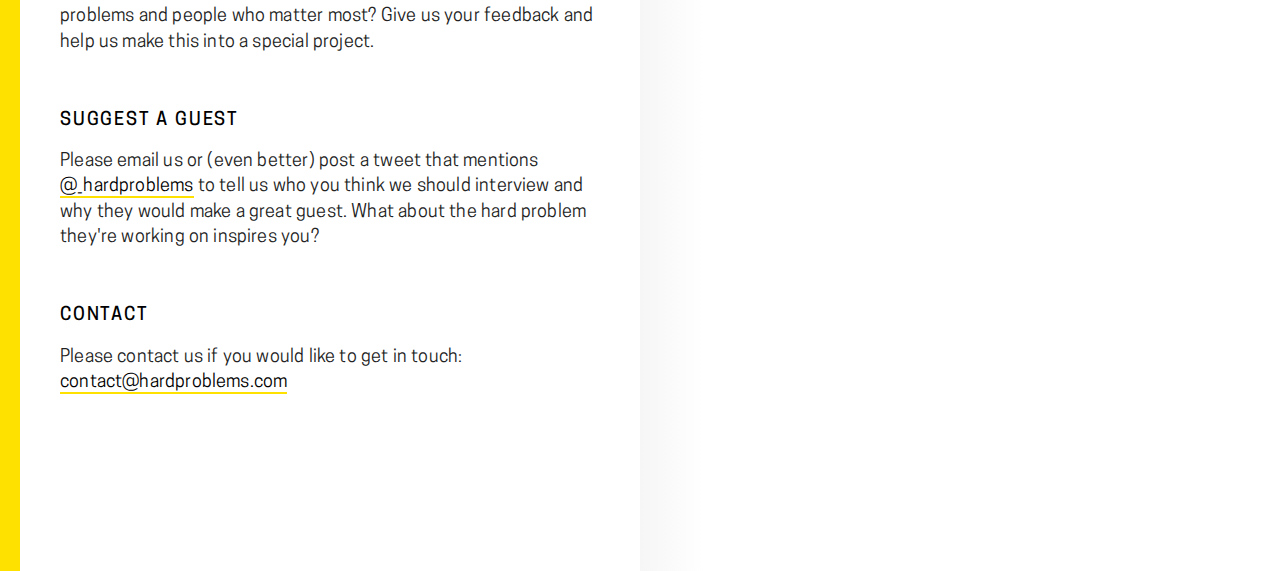
==== commit ee5d508e: "Site updated to 44c4636" ====
--- a/index.html
+++ b/index.html
@@ -3,6 +3,17 @@
 <head>
       <!-- Google Analytics
   –––––––––––––––––––––––––––––––––––––––––––––––––– -->
+
+    <script async src="https://www.googletagmanager.com/gtag/js?id=UA-136032895-1"></script>
+    <script>
+      window.dataLayer = window.dataLayer || [];
+      function gtag(){dataLayer.push(arguments);}
+      gtag('js', new Date());
+
+      gtag('config', 'UA-136032895-1');
+    </script>
+
+
 
   <!-- Basic Page Needs
   –––––––––––––––––––––––––––––––––––––––––––––––––– -->
@@ -52,7 +63,7 @@
         <aside>
   <h2>Subscribe</h2>
   <div class="subscribe">
-      <a href="#" class="subscribe-itunes">iTunes</a>
+      <a href="https://itunes.apple.com/us/podcast/hard-problems-podcast/id1455764957?mt=2" class="subscribe-itunes">iTunes</a>
       <a href="#" class="subscribe-google">Google</a>
       <a href="https://open.spotify.com/show/537pmS2MOcpdXqzBuN0phT" class="subscribe-spotify">Spotify</a>
       <a href="https://feeds.simplecast.com/4jJ9kuOJ" class="subscribe-rss">RSS</a>
--- a/stylesheets/site.css
+++ b/stylesheets/site.css
@@ -1005,7 +1005,7 @@
   height: 30px;
   margin-right: 10px;
   transition: border-color 1s;
-  border: 1px solid #E9E3B3;
+  border: 1px solid #eee;
   border-radius: 100px;
   padding: 5px;
   background: #fff; }
@@ -1186,7 +1186,7 @@
     text-indent: -1000em;
     color: rgba(255, 255, 255, 0);
     transition: border-color 1s;
-    border: 1px solid #E9E3B3; }
+    border: 1px solid #eee; }
 
   .subscribe a.subscribe-google:before {
     background-image: url(/images/google.png); }
